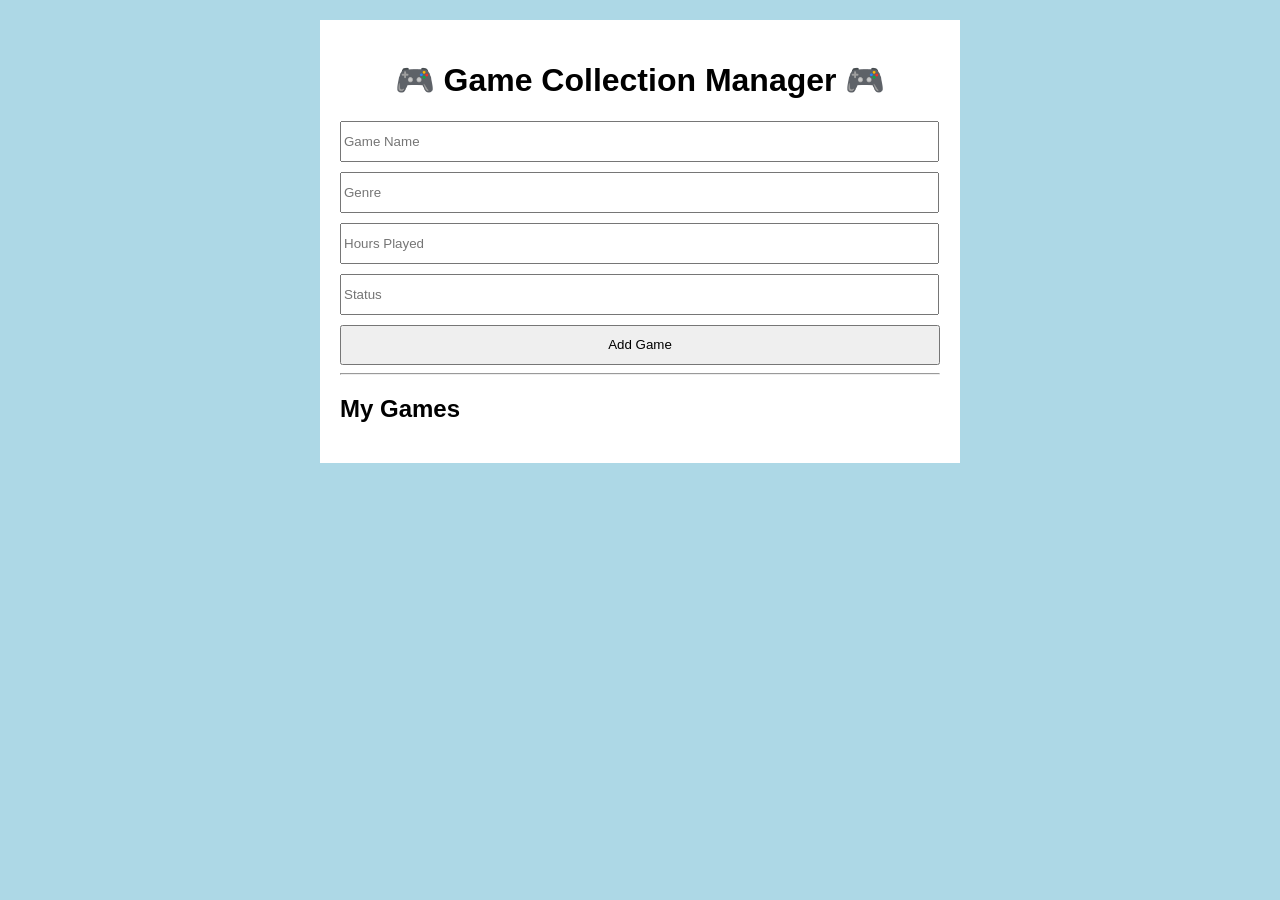
==== spck_app/Front-end/index.html @ 3b386954 "new commit" ====
<!DOCTYPE html>
<html lang="en">
<head>
    <meta charset="UTF-8">
    <meta name="viewport" content="width=device-width, initial-scale=1.0">
    <link rel="stylesheet" href="style.css">
    <title>Document</title>
</head>
<body>
    <div class="container">
        <h1>🎮 Game Collection Manager 🎮</h1>
        <input type="text" id="name" placeholder="Game Name">
        <input type="text" id="genre" placeholder="Genre">
        <input type="number" id="hours" placeholder="Hours Played">
        <input type="text" id="status" placeholder="Status">
        <button id="addGameBtn">Add Game</button>
        <hr>
        <h2>My Games</h2>
        <div id="gameList"></div>
    </div>
    <script src="app.js"></script>
</body>
</html>
---- spck_app/Front-end/style.css ----
body{
    font-family: Arial;
    background-color: lightblue;
}

.container{
    width: 600px;
    margin: 20px auto;
    background-color: white;
    padding: 20px;
}

input{
    width: 98.5%;
    height: 35px;
    margin-bottom: 10px;
}

button{
    width: 100%;
    height: 40px;
}

.game{
    border: 1px solid gray;
    padding: 10px;
    margin-top: 10px;
}
h1{
    text-align: center;
}
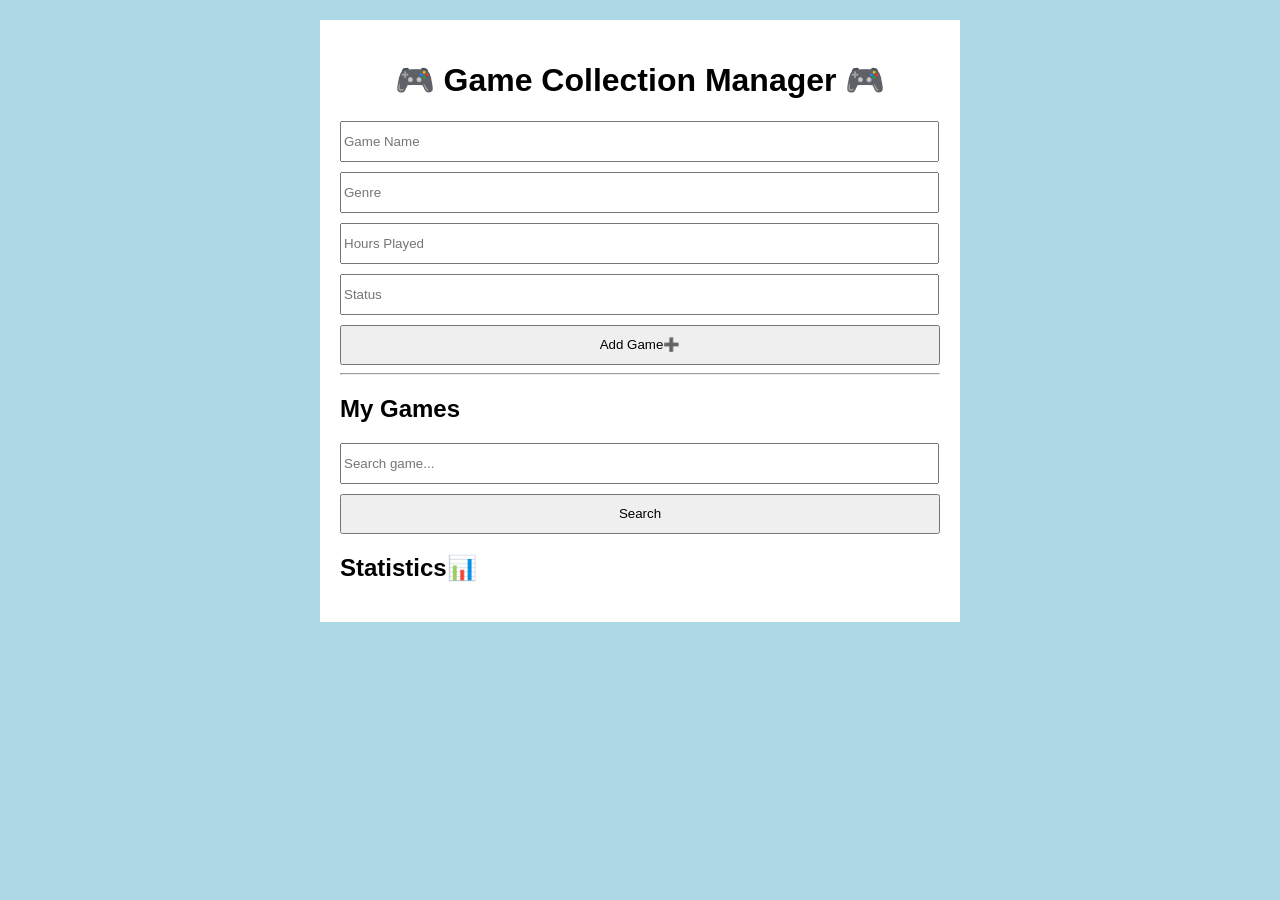
==== commit c257ed2d: "new commit" ====
--- a/spck_app/Front-end/index.html
+++ b/spck_app/Front-end/index.html
@@ -13,10 +13,15 @@
         <input type="text" id="genre" placeholder="Genre">
         <input type="number" id="hours" placeholder="Hours Played">
         <input type="text" id="status" placeholder="Status">
-        <button id="addGameBtn">Add Game</button>
+        <button id="addGameBtn">Add Game➕</button>
         <hr>
         <h2>My Games</h2>
+        <input type="text" id="search" placeholder="Search game..."> <button onclick="searchGame()">Search</button>
         <div id="gameList"></div>
+        <h2>Statistics📊</h2>
+        <p id="totalGames"></p>
+        <p id="playingGames"></p>
+        <p id="completedGames"></p>
     </div>
     <script src="app.js"></script>
 </body>
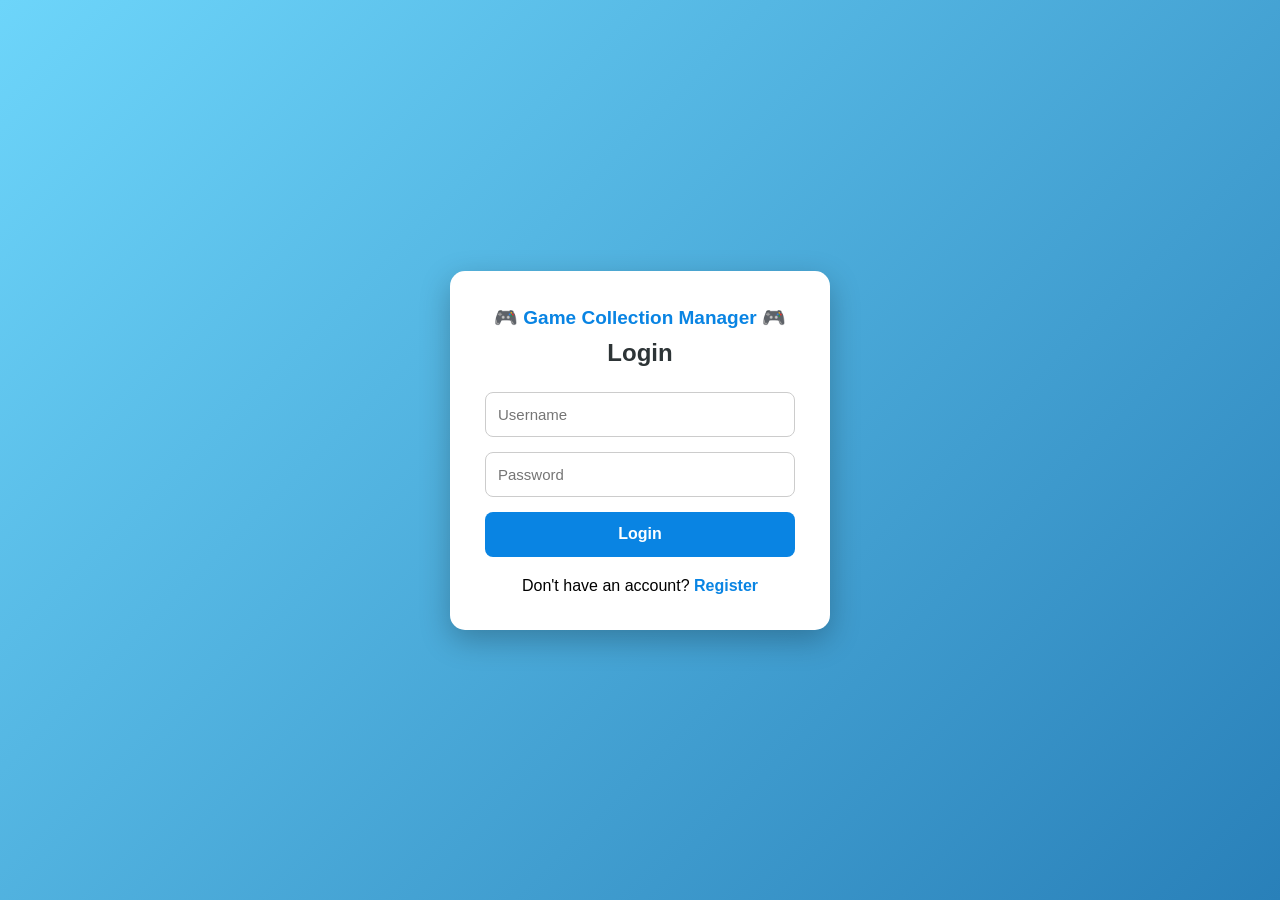
==== commit bc02ed44: "new commit" ====
--- a/spck_app/Front-end/index.html
+++ b/spck_app/Front-end/index.html
@@ -4,25 +4,49 @@
     <meta charset="UTF-8">
     <meta name="viewport" content="width=device-width, initial-scale=1.0">
     <link rel="stylesheet" href="style.css">
-    <title>Document</title>
+    <title>Game Collection Manager</title>
 </head>
 <body>
     <div class="container">
+        <h2>
+            Welcome,
+            <span id="username"></span>
+        </h2>
+        <button id="logoutBtn">Logout</button>
         <h1>🎮 Game Collection Manager 🎮</h1>
         <input type="text" id="name" placeholder="Game Name">
         <input type="text" id="genre" placeholder="Genre">
         <input type="number" id="hours" placeholder="Hours Played">
-        <input type="text" id="status" placeholder="Status">
+        <select type="text" id="status" placeholder="Status">
+            <option value="Playing">Playing</option>
+            <option value="Completed">Completed</option>
+            <option value="Wishlist">Wishlist</option>
+        </select>
         <button id="addGameBtn">Add Game➕</button>
         <hr>
         <h2>My Games</h2>
-        <input type="text" id="search" placeholder="Search game..."> <button onclick="searchGame()">Search</button>
+        <input type="text" id="search" placeholder="Search game..."> <button onclick="searchGame()">Search🔍</button>
         <div id="gameList"></div>
         <h2>Statistics📊</h2>
-        <p id="totalGames"></p>
-        <p id="playingGames"></p>
-        <p id="completedGames"></p>
-    </div>
+        <div class="stats">
+            <div class="card">
+                <h3>Total Games</h3>
+                <p id="totalGames">0</p>
+            </div>
+            <div class="card">
+                <h3>Playing</h3>
+                <p id="playingGames">0</p>
+            </div>
+            <div class="card">
+                <h3>Completed</h3>
+                <p id="completedGames">0</p>
+            </div>
+            <div class="card">
+                <h3>Wishlist</h3>
+                <p id="wishlistGames">0</p>
+            </div>
+        </div>
+            </div>
     <script src="app.js"></script>
 </body>
 </html>
--- a/spck_app/Front-end/style.css
+++ b/spck_app/Front-end/style.css
@@ -1,31 +1,159 @@
 body{
-    font-family: Arial;
-    background-color: lightblue;
+    margin:0;
+    font-family:Arial, Helvetica, sans-serif;
+    background:linear-gradient(135deg,#74b9ff,#dfe6e9);
 }
 
 .container{
-    width: 600px;
-    margin: 20px auto;
-    background-color: white;
-    padding: 20px;
+    width:700px;
+    margin:40px auto;
+    background:white;
+    border-radius:15px;
+    padding:25px;
+    box-shadow:0 10px 30px rgba(0,0,0,0.2);
+}
+
+h1{
+    text-align:center;
+    color:#0984e3;
+    margin-bottom:30px;
+}
+
+h2{
+    color:#2d3436;
 }
 
 input{
-    width: 98.5%;
-    height: 35px;
-    margin-bottom: 10px;
+    width:100%;
+    height:40px;
+    margin-bottom:12px;
+    border:1px solid #dcdde1;
+    border-radius:8px;
+    padding-left:10px;
+    box-sizing:border-box;
+    font-size:15px;
+}
+
+input:focus{
+    outline:none;
+    border:2px solid #0984e3;
+}
+
+select{
+    width:100%;
+    height:40px;
+    margin-bottom:12px;
+    border:1px solid #dcdde1;
+    border-radius:8px;
+    padding-left:10px;
+    box-sizing:border-box;
+    font-size:15px;
+}
+
+select:focus{
+    outline:none;
+    border:2px solid #0984e3;
 }
 
 button{
-    width: 100%;
-    height: 40px;
+    background-color: rgb(222, 222, 222);
+    height:40px;
+    border:none;
+    border-radius:8px;
+    cursor:pointer;
+    font-size:15px;
+    font-weight:bold;
+    transition:0.3s;
+}
+button:hover {
+    background-color: #b6b6b6;
+}
+
+#addGameBtn{
+    width:100%;
+    background:#0984e3;
+    color:white;
+    margin-bottom:20px;
+}
+
+#addGameBtn:hover{
+    background:#0873c4;
 }
 
 .game{
-    border: 1px solid gray;
-    padding: 10px;
-    margin-top: 10px;
+    background:#f8f9fa;
+    border-left:6px solid #0984e3;
+    border-radius:10px;
+    padding:15px;
+    margin-top:15px;
+    box-shadow:0 3px 10px rgba(0,0,0,0.1);
 }
-h1{
-    text-align: center;
+
+.game h3{
+    margin:0;
+    color:#2d3436;
+}
+
+.game p{
+    margin:8px 0;
+    color:#555;
+}
+
+.game button{
+    margin-right:10px;
+    margin-top:10px;
+    padding:8px 15px;
+}
+
+.game button:first-of-type{
+    background:#e74c3c;
+    color:white;
+}
+
+.game button:first-of-type:hover{
+    background:#c0392b;
+}
+
+.game button:last-of-type{
+    background:#f39c12;
+    color:white;
+}
+
+.game button:last-of-type:hover{
+    background:#d68910;
+}
+
+#gameList{
+    margin-top:20px;
+}
+
+.stats{
+    display:flex;
+    justify-content:space-between;
+    gap:10px;
+    margin-bottom:25px;
+}
+
+.card{
+    flex:1;
+    background:#0984e3;
+    color:white;
+    padding:15px;
+    text-align:center;
+    border-radius:10px;
+    box-shadow:0 5px 15px rgba(0,0,0,.15);
+}
+
+.card h3{
+    margin:0;
+    font-size:16px;
+}
+
+.card p{
+    margin-top:10px;
+    font-size:26px;
+    font-weight:bold;
+}
+search{
+    background-color: rgb(0, 0, 0);
 }
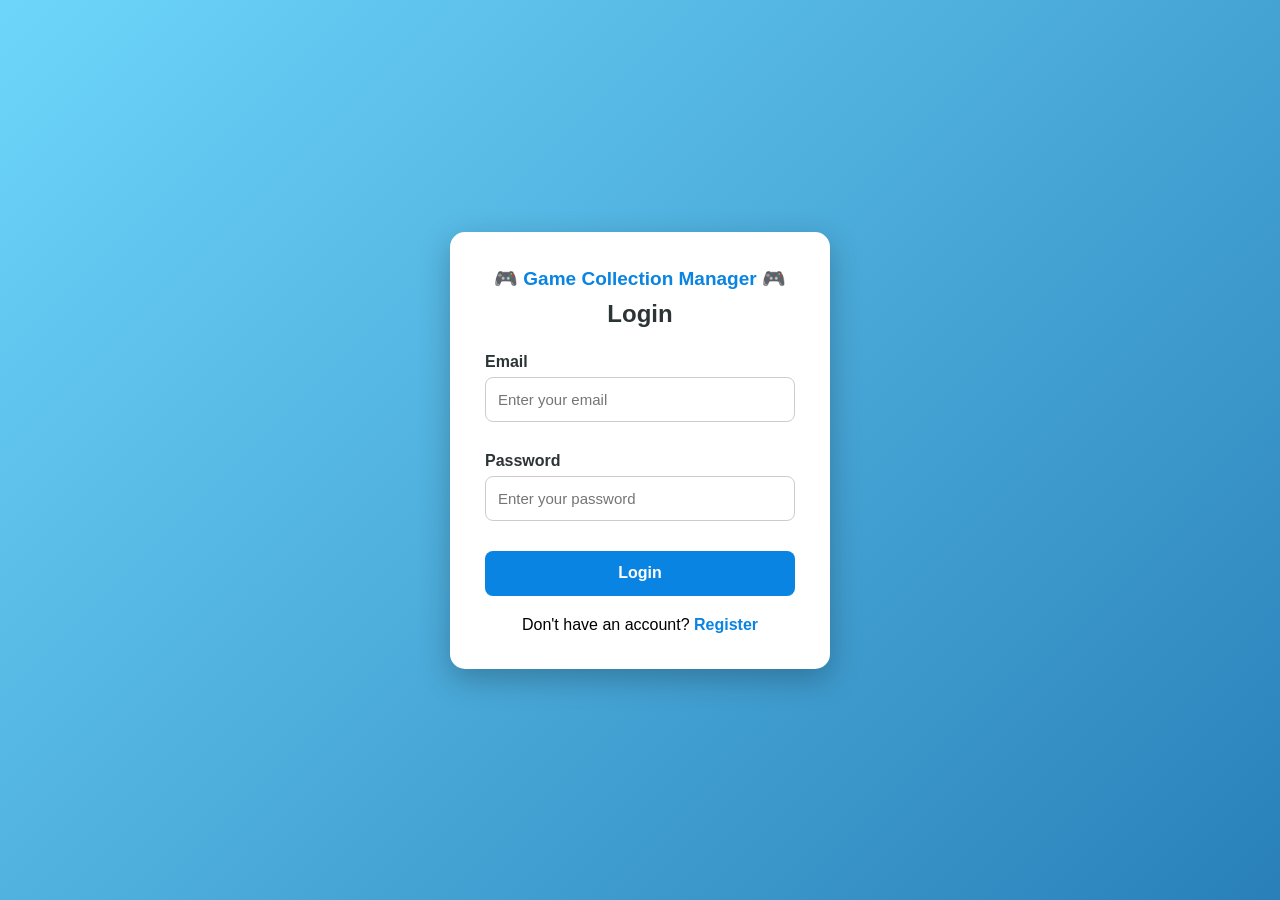
==== commit 75bf2e00: "new commit" ====
--- a/spck_app/Front-end/index.html
+++ b/spck_app/Front-end/index.html
@@ -12,7 +12,7 @@
             Welcome,
             <span id="username"></span>
         </h2>
-        <button id="logoutBtn">Logout</button>
+        <button id="logoutBtn">Logout ➜]</button>
         <h1>🎮 Game Collection Manager 🎮</h1>
         <input type="text" id="name" placeholder="Game Name">
         <input type="text" id="genre" placeholder="Genre">
